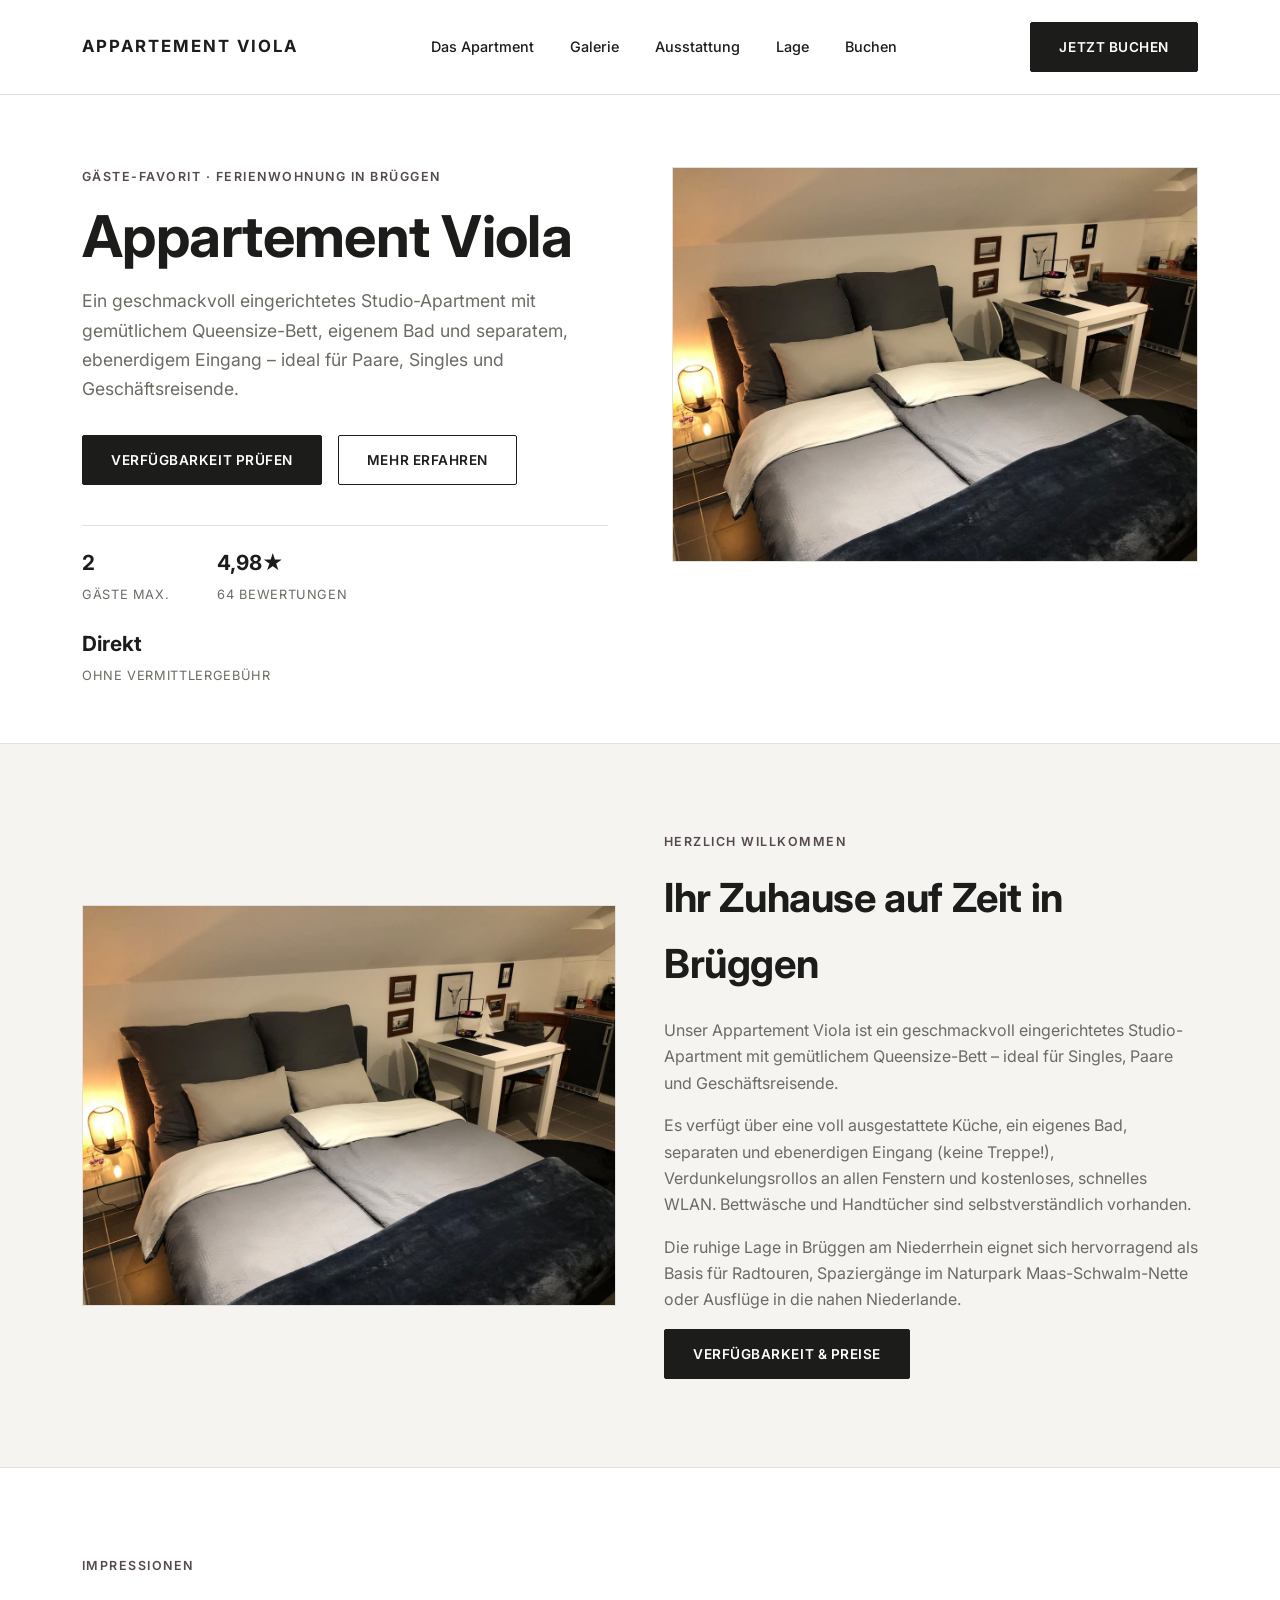
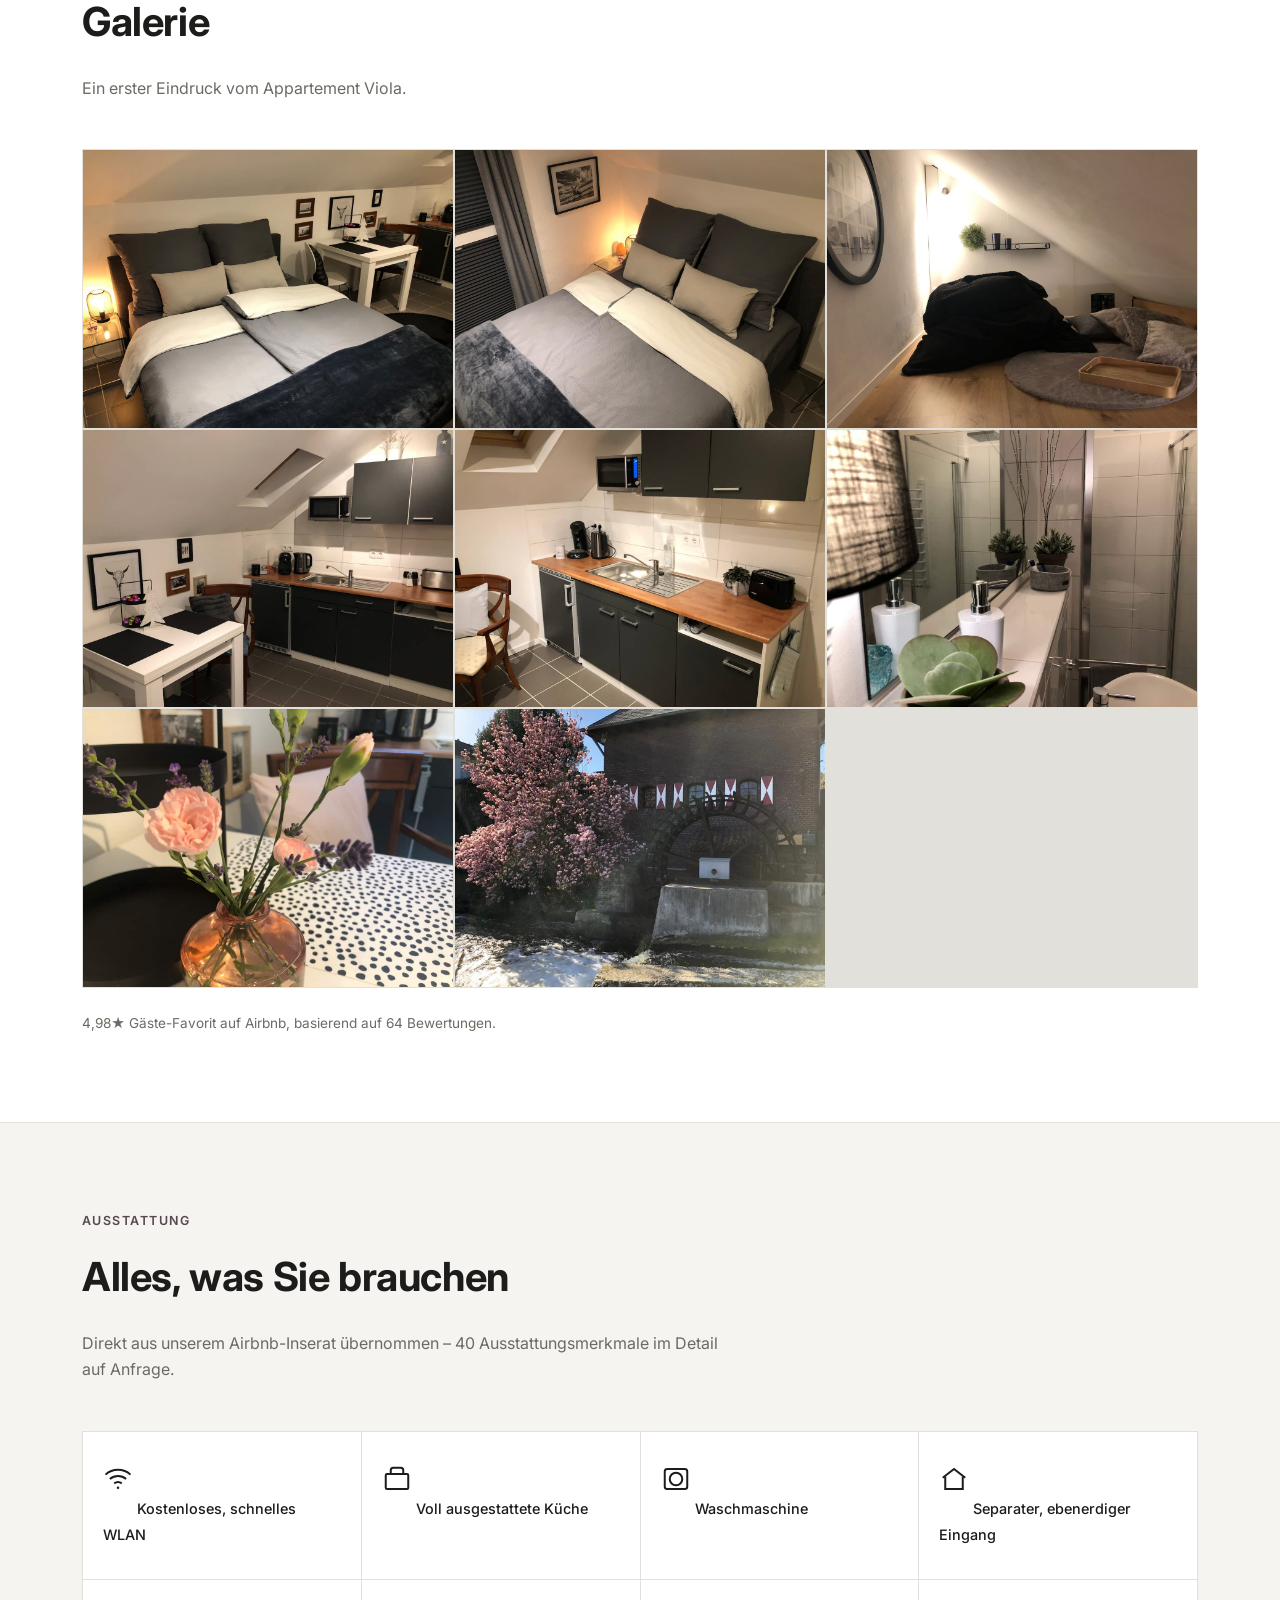
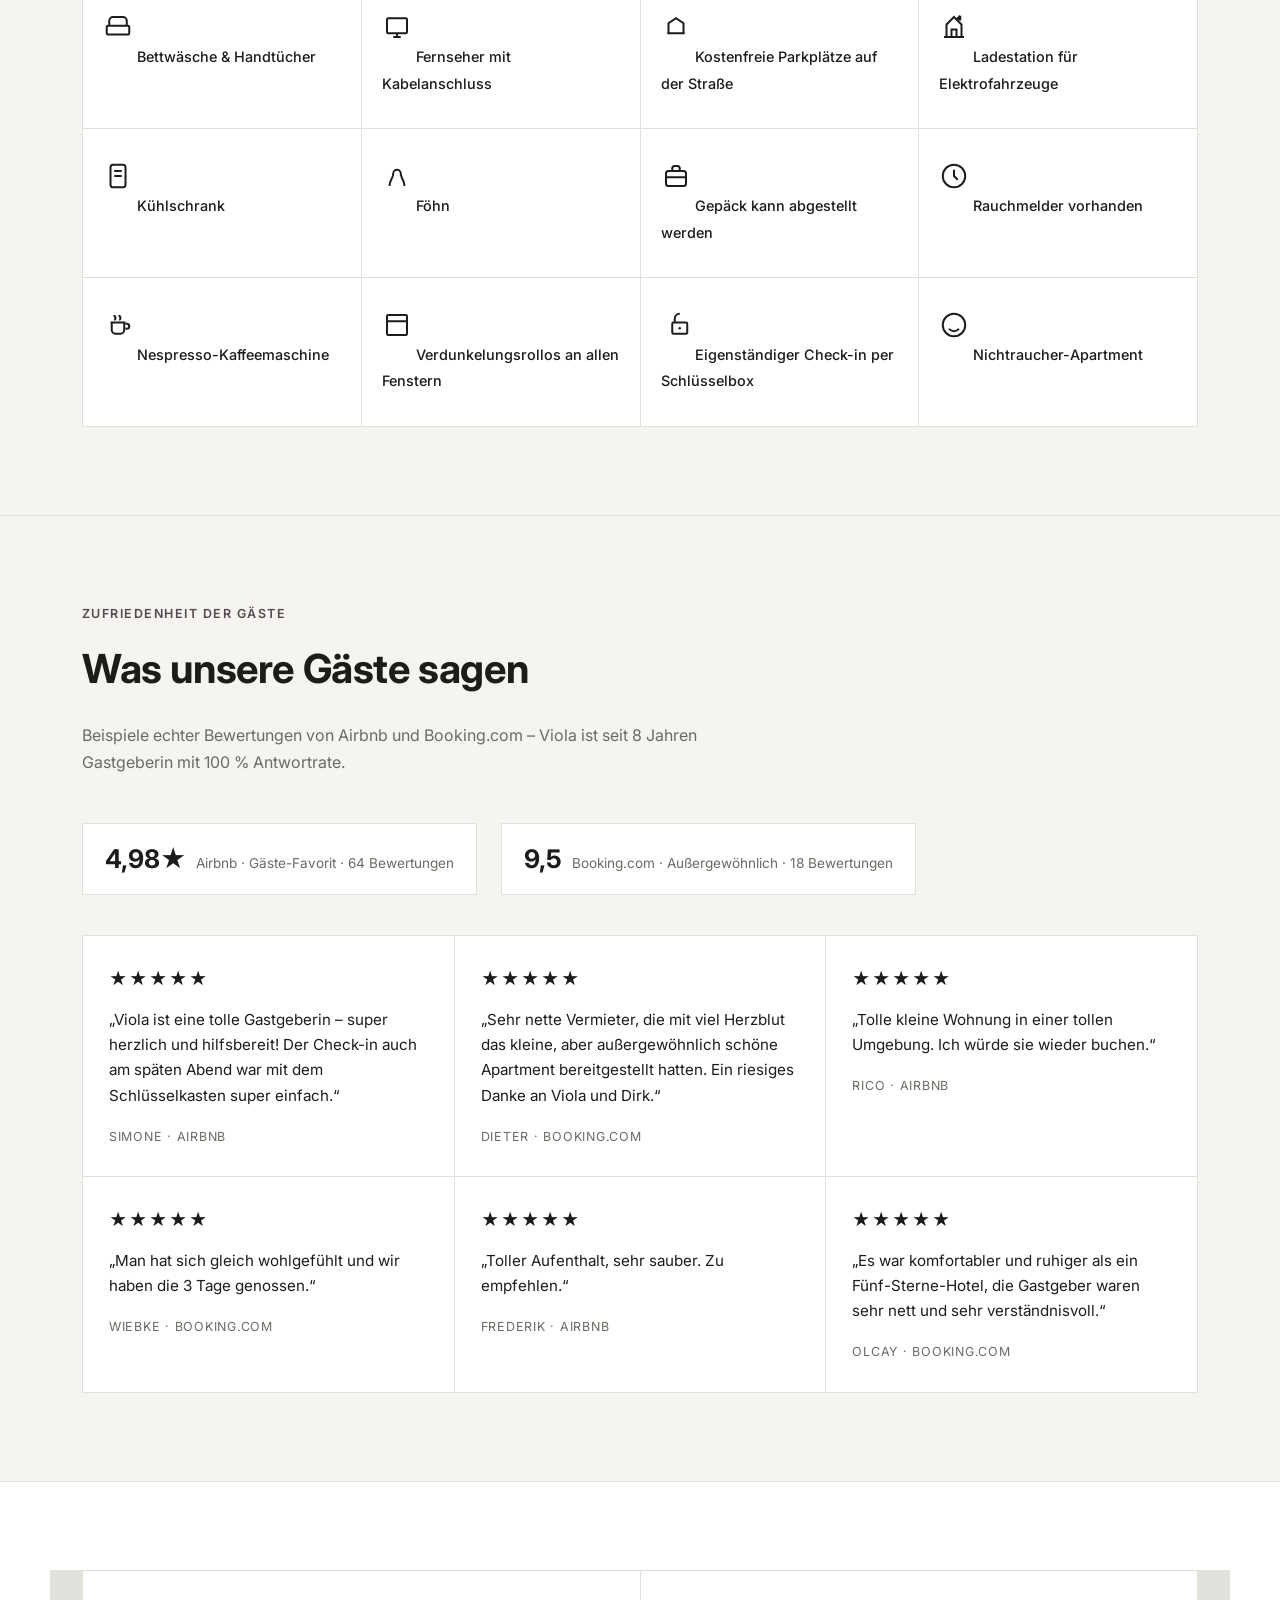
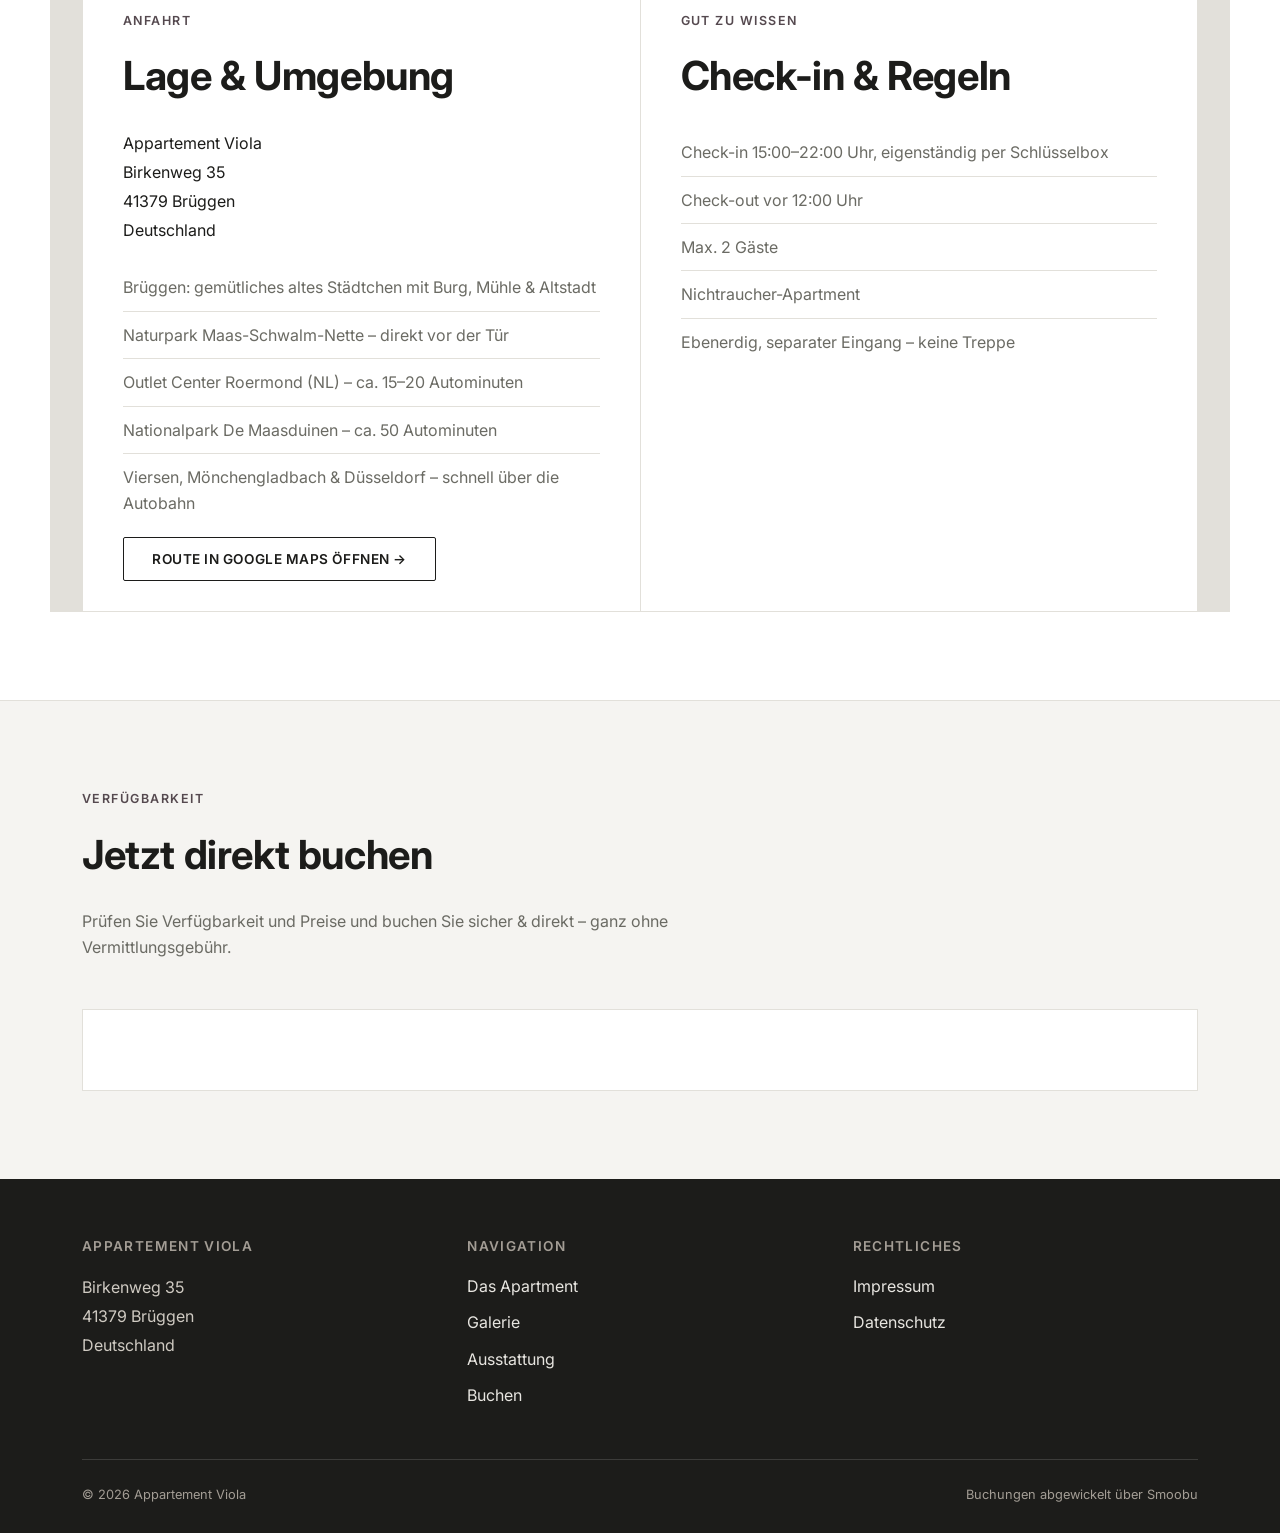
==== index.html @ 2a981be6 "Add Appartement Viola website" ====
<!DOCTYPE html>
<html lang="de">
<head>
<meta charset="UTF-8">
<meta name="viewport" content="width=device-width, initial-scale=1.0">
<title>Appartement Viola – Ferienwohnung in Brüggen am Niederrhein</title>
<meta name="description" content="Appartement Viola in Brüggen: 4,98★ Gäste-Favorit auf Airbnb. Gemütliches Studio-Apartment für bis zu 2 Gäste – jetzt direkt und ohne Vermittlergebühr online buchen.">
<link rel="preconnect" href="https://fonts.googleapis.com">
<link rel="preconnect" href="https://fonts.gstatic.com" crossorigin>
<link href="https://fonts.googleapis.com/css2?family=Inter:wght@400;500;600;700&display=swap" rel="stylesheet">
<link rel="stylesheet" href="css/style.css">
</head>
<body>

<header>
  <nav class="nav">
    <a href="#top" class="logo">Appartement Viola</a>
    <button class="menu-toggle" id="menuToggle" aria-label="Menü öffnen">&#9776;</button>
    <ul class="nav-links" id="navLinks">
      <li><a href="#ueber-uns">Das Apartment</a></li>
      <li><a href="#galerie">Galerie</a></li>
      <li><a href="#ausstattung">Ausstattung</a></li>
      <li><a href="#lage">Lage</a></li>
      <li><a href="#buchen">Buchen</a></li>
    </ul>
    <a href="#buchen" class="btn nav-cta">Jetzt buchen</a>
  </nav>
</header>

<main id="top">

  <!-- HERO -->
  <section class="hero">
    <div class="container">
      <div class="hero-copy">
        <span class="hero-eyebrow">Gäste-Favorit · Ferienwohnung in Brüggen</span>
        <h1>Appartement Viola</h1>
        <p>Ein geschmackvoll eingerichtetes Studio-Apartment mit gemütlichem Queensize-Bett, eigenem Bad und separatem, ebenerdigem Eingang – ideal für Paare, Singles und Geschäftsreisende.</p>
        <div class="hero-actions">
          <a href="#buchen" class="btn">Verfügbarkeit prüfen</a>
          <a href="#ueber-uns" class="btn-outline">Mehr erfahren</a>
        </div>
        <div class="hero-facts">
          <div class="hero-fact"><strong>2</strong><span>Gäste max.</span></div>
          <div class="hero-fact"><strong>4,98&#9733;</strong><span>64 Bewertungen</span></div>
          <div class="hero-fact"><strong>Direkt</strong><span>ohne Vermittlergebühr</span></div>
        </div>
      </div>
      <div class="hero-image">
        <img src="img/hero.jpg" alt="Appartement Viola – Wohn- und Schlafbereich" loading="eager">
      </div>
    </div>
  </section>

  <!-- ABOUT -->
  <section id="ueber-uns" class="section-alt">
    <div class="container about-grid">
      <div>
        <img src="img/hero.jpg" alt="Gesamtübersicht des Appartement Viola">
      </div>
      <div class="about-text">
        <span class="eyebrow">Herzlich willkommen</span>
        <h2>Ihr Zuhause auf Zeit in Brüggen</h2>
        <p>Unser Appartement Viola ist ein geschmackvoll eingerichtetes Studio-Apartment mit gemütlichem Queensize-Bett – ideal für Singles, Paare und Geschäftsreisende.</p>
        <p>Es verfügt über eine voll ausgestattete Küche, ein eigenes Bad, separaten und ebenerdigen Eingang (keine Treppe!), Verdunkelungsrollos an allen Fenstern und kostenloses, schnelles WLAN. Bettwäsche und Handtücher sind selbstverständlich vorhanden.</p>
        <p>Die ruhige Lage in Brüggen am Niederrhein eignet sich hervorragend als Basis für Radtouren, Spaziergänge im Naturpark Maas-Schwalm-Nette oder Ausflüge in die nahen Niederlande.</p>
        <a href="#buchen" class="btn">Verfügbarkeit &amp; Preise</a>
      </div>
    </div>
  </section>

  <!-- GALLERY -->
  <section id="galerie">
    <div class="container">
      <span class="eyebrow">Impressionen</span>
      <h2>Galerie</h2>
      <p class="section-intro">Ein erster Eindruck vom Appartement Viola.</p>
      <div class="gallery-grid">
        <div class="gallery-item"><img src="img/hero.jpg" alt="Wohn- und Schlafbereich im Überblick" loading="lazy"></div>
        <div class="gallery-item"><img src="img/schlafzimmer.jpg" alt="Bett mit gemütlicher Ausstattung" loading="lazy"></div>
        <div class="gallery-item"><img src="img/wohnbereich.jpg" alt="Sitzecke im Wohnbereich" loading="lazy"></div>
        <div class="gallery-item"><img src="img/kueche.jpg" alt="Voll ausgestattete Küche mit Essbereich" loading="lazy"></div>
        <div class="gallery-item"><img src="img/kueche-detail.jpg" alt="Küchenzeile mit Mikrowelle und Spüle" loading="lazy"></div>
        <div class="gallery-item"><img src="img/bad.jpg" alt="Modernes Badezimmer" loading="lazy"></div>
        <div class="gallery-item"><img src="img/tisch-detail.jpg" alt="Liebevolles Detail: Blumen auf dem Esstisch" loading="lazy"></div>
        <div class="gallery-item"><img src="img/umgebung.jpg" alt="Historische Wassermühle in Brüggen" loading="lazy"></div>
      </div>
      <p class="gallery-note">4,98&#9733; Gäste-Favorit auf Airbnb, basierend auf 64 Bewertungen.</p>
    </div>
  </section>

  <!-- AMENITIES -->
  <section id="ausstattung" class="section-alt">
    <div class="container">
      <span class="eyebrow">Ausstattung</span>
      <h2>Alles, was Sie brauchen</h2>
      <p class="section-intro">Direkt aus unserem Airbnb-Inserat übernommen – 40 Ausstattungsmerkmale im Detail auf Anfrage.</p>
      <div class="amenities-grid">
        <div class="amenity">
          <svg class="icon" viewBox="0 0 24 24" fill="none" stroke="currentColor" stroke-width="1.6"><path d="M2 8.5a15 15 0 0 1 20 0M5.5 12a10 10 0 0 1 13 0M9 15.5a5 5 0 0 1 6 0"/><circle cx="12" cy="19" r="1" fill="currentColor" stroke="none"/></svg>
          <span>Kostenloses, schnelles WLAN</span>
        </div>
        <div class="amenity">
          <svg class="icon" viewBox="0 0 24 24" fill="none" stroke="currentColor" stroke-width="1.6"><rect x="3" y="8" width="18" height="12" rx="1"/><path d="M7 8V5a2 2 0 0 1 2-2h6a2 2 0 0 1 2 2v3"/></svg>
          <span>Voll ausgestattete Küche</span>
        </div>
        <div class="amenity">
          <svg class="icon" viewBox="0 0 24 24" fill="none" stroke="currentColor" stroke-width="1.6"><rect x="3" y="4" width="18" height="16" rx="2"/><circle cx="12" cy="12" r="5"/></svg>
          <span>Waschmaschine</span>
        </div>
        <div class="amenity">
          <svg class="icon" viewBox="0 0 24 24" fill="none" stroke="currentColor" stroke-width="1.6"><path d="M3 11l9-7 9 7"/><path d="M5 10v10h14V10"/></svg>
          <span>Separater, ebenerdiger Eingang</span>
        </div>
        <div class="amenity">
          <svg class="icon" viewBox="0 0 24 24" fill="none" stroke="currentColor" stroke-width="1.6"><rect x="3" y="11" width="18" height="7" rx="1"/><path d="M5 11V7a3 3 0 0 1 3-3h8a3 3 0 0 1 3 3v4"/></svg>
          <span>Bettwäsche &amp; Handtücher</span>
        </div>
        <div class="amenity">
          <svg class="icon" viewBox="0 0 24 24" fill="none" stroke="currentColor" stroke-width="1.6"><rect x="4" y="5" width="16" height="12" rx="1"/><path d="M9 20h6M12 17v3"/></svg>
          <span>Fernseher mit Kabelanschluss</span>
        </div>
        <div class="amenity">
          <svg class="icon" viewBox="0 0 24 24" fill="none" stroke="currentColor" stroke-width="1.6"><path d="M5 17h14M6 17V9l6-4 6 4v8"/></svg>
          <span>Kostenfreie Parkplätze auf der Straße</span>
        </div>
        <div class="amenity">
          <svg class="icon" viewBox="0 0 24 24" fill="none" stroke="currentColor" stroke-width="1.6"><path d="M4 20h16M6 20V10l6-6 6 6v10M10 20v-6h4v6"/><path d="M14 6l3-3M17 3v3h-3"/></svg>
          <span>Ladestation für Elektrofahrzeuge</span>
        </div>
        <div class="amenity">
          <svg class="icon" viewBox="0 0 24 24" fill="none" stroke="currentColor" stroke-width="1.6"><rect x="6" y="3" width="12" height="18" rx="2"/><line x1="9" y1="8" x2="15" y2="8"/><line x1="9" y1="12" x2="15" y2="12"/></svg>
          <span>Kühlschrank</span>
        </div>
        <div class="amenity">
          <svg class="icon" viewBox="0 0 24 24" fill="none" stroke="currentColor" stroke-width="1.6"><path d="M6 20c0-5 3-6 3-10a3 3 0 0 1 6 0c0 4 3 5 3 10"/></svg>
          <span>Föhn</span>
        </div>
        <div class="amenity">
          <svg class="icon" viewBox="0 0 24 24" fill="none" stroke="currentColor" stroke-width="1.6"><rect x="4" y="8" width="16" height="12" rx="2"/><path d="M9 8V6a2 2 0 0 1 2-2h2a2 2 0 0 1 2 2v2"/><line x1="4" y1="13" x2="20" y2="13"/></svg>
          <span>Gepäck kann abgestellt werden</span>
        </div>
        <div class="amenity">
          <svg class="icon" viewBox="0 0 24 24" fill="none" stroke="currentColor" stroke-width="1.6"><circle cx="12" cy="12" r="9"/><path d="M12 7v5l3 3"/></svg>
          <span>Rauchmelder vorhanden</span>
        </div>
        <div class="amenity">
          <svg class="icon" viewBox="0 0 24 24" fill="none" stroke="currentColor" stroke-width="1.6"><path d="M6 10h12M7 10v6a3 3 0 0 0 3 3h4a3 3 0 0 0 3-3v-6"/><path d="M18 11h1a2 2 0 0 1 0 4h-1"/><path d="M9 4c0 1.2 1 1.2 1 2.4S9 8 9 8M13 4c0 1.2 1 1.2 1 2.4S13 8 13 8"/></svg>
          <span>Nespresso-Kaffeemaschine</span>
        </div>
        <div class="amenity">
          <svg class="icon" viewBox="0 0 24 24" fill="none" stroke="currentColor" stroke-width="1.6"><rect x="4" y="4" width="16" height="16" rx="1"/><path d="M4 9h16"/></svg>
          <span>Verdunkelungsrollos an allen Fenstern</span>
        </div>
        <div class="amenity">
          <svg class="icon" viewBox="0 0 24 24" fill="none" stroke="currentColor" stroke-width="1.6"><rect x="9" y="10" width="12" height="9" rx="1"/><circle cx="15" cy="14.5" r="1" fill="currentColor" stroke="none"/><path d="M11 10V7a4 4 0 0 1 4-4"/></svg>
          <span>Eigenständiger Check-in per Schlüsselbox</span>
        </div>
        <div class="amenity">
          <svg class="icon" viewBox="0 0 24 24" fill="none" stroke="currentColor" stroke-width="1.6"><circle cx="12" cy="12" r="9"/><path d="M8 15s1.5 2 4 2 4-2 4-2M9 9h.01M15 9h.01"/></svg>
          <span>Nichtraucher-Apartment</span>
        </div>
      </div>
    </div>
  </section>

  <!-- REVIEWS -->
  <section id="bewertungen" class="section-alt">
    <div class="container">
      <span class="eyebrow">Zufriedenheit der Gäste</span>
      <h2>Was unsere Gäste sagen</h2>
      <p class="section-intro">Beispiele echter Bewertungen von Airbnb und Booking.com – Viola ist seit 8 Jahren Gastgeberin mit 100&nbsp;% Antwortrate.</p>
      <div class="rating-badges">
        <div class="rating-badge"><strong>4,98&#9733;</strong><span>Airbnb · Gäste-Favorit · 64 Bewertungen</span></div>
        <div class="rating-badge"><strong>9,5</strong><span>Booking.com · Außergewöhnlich · 18 Bewertungen</span></div>
      </div>
      <div class="testimonial-grid">
        <div class="testimonial">
          <span class="stars">&#9733;&#9733;&#9733;&#9733;&#9733;</span>
          <p>„Viola ist eine tolle Gastgeberin – super herzlich und hilfsbereit! Der Check-in auch am späten Abend war mit dem Schlüsselkasten super einfach.“</p>
          <span class="source">Simone · Airbnb</span>
        </div>
        <div class="testimonial">
          <span class="stars">&#9733;&#9733;&#9733;&#9733;&#9733;</span>
          <p>„Sehr nette Vermieter, die mit viel Herzblut das kleine, aber außergewöhnlich schöne Apartment bereitgestellt hatten. Ein riesiges Danke an Viola und Dirk.“</p>
          <span class="source">Dieter · Booking.com</span>
        </div>
        <div class="testimonial">
          <span class="stars">&#9733;&#9733;&#9733;&#9733;&#9733;</span>
          <p>„Tolle kleine Wohnung in einer tollen Umgebung. Ich würde sie wieder buchen.“</p>
          <span class="source">Rico · Airbnb</span>
        </div>
        <div class="testimonial">
          <span class="stars">&#9733;&#9733;&#9733;&#9733;&#9733;</span>
          <p>„Man hat sich gleich wohlgefühlt und wir haben die 3 Tage genossen.“</p>
          <span class="source">Wiebke · Booking.com</span>
        </div>
        <div class="testimonial">
          <span class="stars">&#9733;&#9733;&#9733;&#9733;&#9733;</span>
          <p>„Toller Aufenthalt, sehr sauber. Zu empfehlen.“</p>
          <span class="source">Frederik · Airbnb</span>
        </div>
        <div class="testimonial">
          <span class="stars">&#9733;&#9733;&#9733;&#9733;&#9733;</span>
          <p>„Es war komfortabler und ruhiger als ein Fünf-Sterne-Hotel, die Gastgeber waren sehr nett und sehr verständnisvoll.“</p>
          <span class="source">Olcay · Booking.com</span>
        </div>
      </div>
    </div>
  </section>

  <!-- LOCATION -->
  <section id="lage">
    <div class="container location-grid">
      <div class="location-card">
        <span class="eyebrow">Anfahrt</span>
        <h2>Lage &amp; Umgebung</h2>
        <address>
          Appartement Viola<br>
          Birkenweg 35<br>
          41379 Brüggen<br>
          Deutschland
        </address>
        <ul class="location-list">
          <li>Brüggen: gemütliches altes Städtchen mit Burg, Mühle &amp; Altstadt</li>
          <li>Naturpark Maas-Schwalm-Nette – direkt vor der Tür</li>
          <li>Outlet Center Roermond (NL) – ca. 15–20 Autominuten</li>
          <li>Nationalpark De Maasduinen – ca. 50 Autominuten</li>
          <li>Viersen, Mönchengladbach &amp; Düsseldorf – schnell über die Autobahn</li>
        </ul>
        <p style="margin-top:18px;">
          <a class="btn-outline" href="https://www.google.com/maps/search/?api=1&query=Birkenweg+35+41379+Br%C3%BCggen" target="_blank" rel="noopener">Route in Google Maps öffnen &rarr;</a>
        </p>
      </div>
      <div class="location-card">
        <span class="eyebrow">Gut zu wissen</span>
        <h2>Check-in &amp; Regeln</h2>
        <ul class="location-list">
          <li>Check-in 15:00–22:00 Uhr, eigenständig per Schlüsselbox</li>
          <li>Check-out vor 12:00 Uhr</li>
          <li>Max. 2 Gäste</li>
          <li>Nichtraucher-Apartment</li>
          <li>Ebenerdig, separater Eingang – keine Treppe</li>
        </ul>
      </div>
    </div>
  </section>

  <!-- BOOKING -->
  <section id="buchen" class="section-alt">
    <div class="container">
      <span class="eyebrow">Verfügbarkeit</span>
      <h2>Jetzt direkt buchen</h2>
      <p class="section-intro">Prüfen Sie Verfügbarkeit und Preise und buchen Sie sicher &amp; direkt – ganz ohne Vermittlungsgebühr.</p>
      <div class="booking-wrap">
        <div id="apartmentIframeAll">
          <script type="text/javascript" src="https://login.smoobu.com/js/Settings/BookingToolIframe.js"></script>
          <script>BookingToolIframe.initialize({"url": "https://login.smoobu.com/de/booking-tool/iframe/46844", "baseUrl": "https://login.smoobu.com", "target": "#apartmentIframeAll"})</script>
        </div>
      </div>
    </div>
  </section>

</main>

<footer>
  <div class="container">
    <div class="footer-grid">
      <div>
        <h3>Appartement Viola</h3>
        <address>
          Birkenweg 35<br>
          41379 Brüggen<br>
          Deutschland
        </address>
      </div>
      <div>
        <h3>Navigation</h3>
        <ul>
          <li><a href="#ueber-uns">Das Apartment</a></li>
          <li><a href="#galerie">Galerie</a></li>
          <li><a href="#ausstattung">Ausstattung</a></li>
          <li><a href="#buchen">Buchen</a></li>
        </ul>
      </div>
      <div>
        <h3>Rechtliches</h3>
        <ul>
          <li><a href="impressum.html">Impressum</a></li>
          <li><a href="datenschutz.html">Datenschutz</a></li>
        </ul>
      </div>
    </div>
    <div class="footer-bottom">
      <span>&copy; 2026 Appartement Viola</span>
      <span>Buchungen abgewickelt über Smoobu</span>
    </div>
  </div>
</footer>

<script src="js/script.js"></script>
</body>
</html>
---- css/style.css ----
/* Appartement Viola — Website */

:root {
  --ink: #1c1c1a;
  --paper: #ffffff;
  --paper-alt: #f5f4f1;
  --line: #e2e0da;
  --muted: #6b6b64;
  --accent: #55494f;
  --radius: 2px;
  --max-width: 1180px;
}

* , *::before, *::after { box-sizing: border-box; margin: 0; padding: 0; }

html { scroll-behavior: smooth; }

html, body { overflow-x: hidden; }

body {
  font-family: 'Inter', system-ui, -apple-system, Segoe UI, Roboto, sans-serif;
  background: var(--paper);
  color: var(--ink);
  line-height: 1.65;
  -webkit-font-smoothing: antialiased;
}

img { max-width: 100%; display: block; }

a { color: inherit; text-decoration: none; }

.container { max-width: var(--max-width); margin: 0 auto; padding: 0 32px; }

/* Header */
header {
  position: sticky;
  top: 0;
  z-index: 50;
  background: rgba(255, 255, 255, 0.94);
  backdrop-filter: blur(6px);
  border-bottom: 1px solid var(--line);
}

.nav {
  display: flex;
  align-items: center;
  justify-content: space-between;
  padding: 22px 32px;
  max-width: var(--max-width);
  margin: 0 auto;
}

.logo {
  font-size: 1.05rem;
  font-weight: 700;
  color: var(--ink);
  letter-spacing: 0.12em;
  text-transform: uppercase;
}

.nav-links {
  display: flex;
  gap: 36px;
  list-style: none;
  font-size: 0.9rem;
  font-weight: 500;
}

.nav-links a { position: relative; padding-bottom: 4px; }
.nav-links a:hover { color: var(--accent); }

.btn {
  display: inline-block;
  padding: 13px 28px;
  border-radius: var(--radius);
  background: var(--ink);
  color: #fff;
  font-weight: 600;
  font-size: 0.85rem;
  letter-spacing: 0.04em;
  text-transform: uppercase;
  transition: background 0.2s ease;
  border: 1px solid var(--ink);
  cursor: pointer;
}

.btn:hover { background: var(--accent); border-color: var(--accent); }

.nav-cta { display: none; }
@media (min-width: 980px) { .nav-cta { display: inline-block; } }

.menu-toggle {
  display: block;
  background: none;
  border: none;
  font-size: 1.5rem;
  color: var(--ink);
  cursor: pointer;
  line-height: 1;
}
@media (min-width: 980px) { .menu-toggle { display: none; } }

.nav-links { display: none; }
@media (min-width: 980px) { .nav-links { display: flex; } }

.nav-links.open {
  display: flex;
  position: absolute;
  top: 100%;
  left: 0;
  right: 0;
  flex-direction: column;
  background: var(--paper);
  padding: 24px 32px;
  gap: 18px;
  border-bottom: 1px solid var(--line);
}

/* Hero */
.hero {
  position: relative;
  padding: 72px 0 0;
  overflow: hidden;
  border-bottom: 1px solid var(--line);
}

.hero .container {
  display: grid;
  gap: 0;
  align-items: stretch;
}

@media (min-width: 900px) {
  .hero .container {
    grid-template-columns: 1fr 1fr;
    gap: 64px;
    padding-bottom: 0;
  }
}

.hero-copy { padding-bottom: 56px; display: flex; flex-direction: column; justify-content: center; }

.hero-eyebrow {
  color: var(--accent);
  font-weight: 600;
  letter-spacing: 0.12em;
  text-transform: uppercase;
  font-size: 0.78rem;
  margin-bottom: 18px;
}

.hero h1 {
  font-size: clamp(2.4rem, 5vw, 3.6rem);
  line-height: 1.05;
  font-weight: 700;
  letter-spacing: -0.01em;
  color: var(--ink);
  margin-bottom: 20px;
}

.hero p {
  color: var(--muted);
  font-size: 1.1rem;
  max-width: 46ch;
  margin-bottom: 32px;
}

.hero-actions { display: flex; gap: 16px; flex-wrap: wrap; }

.btn-outline {
  padding: 13px 28px;
  border-radius: var(--radius);
  border: 1px solid var(--ink);
  color: var(--ink);
  font-weight: 600;
  font-size: 0.85rem;
  letter-spacing: 0.04em;
  text-transform: uppercase;
}
.btn-outline:hover { background: var(--ink); color: #fff; }

.hero-image { overflow: hidden; border: 1px solid var(--line); align-self: start; }

.hero-facts {
  display: flex;
  flex-wrap: wrap;
  gap: 0;
  margin-top: 40px;
  border-top: 1px solid var(--line);
}
.hero-fact {
  text-align: left;
  padding: 20px 24px 0 0;
  margin-right: 24px;
}
.hero-fact strong { display: block; font-size: 1.3rem; color: var(--ink); font-weight: 700; }
.hero-fact span { font-size: 0.8rem; color: var(--muted); text-transform: uppercase; letter-spacing: 0.05em; }

/* Section basics */
section { padding: 88px 0; border-bottom: 1px solid var(--line); }
main > section:last-child { border-bottom: none; }
.section-alt { background: var(--paper-alt); }

.eyebrow {
  color: var(--accent);
  font-weight: 600;
  letter-spacing: 0.12em;
  text-transform: uppercase;
  font-size: 0.78rem;
  margin-bottom: 12px;
  display: block;
}

h2 {
  font-size: clamp(1.9rem, 3.2vw, 2.5rem);
  font-weight: 700;
  letter-spacing: -0.01em;
  color: var(--ink);
  margin-bottom: 20px;
}

.section-intro { max-width: 65ch; color: var(--muted); margin-bottom: 48px; }

/* About */
.about-grid {
  display: grid;
  gap: 48px;
  align-items: center;
}
@media (min-width: 900px) {
  .about-grid { grid-template-columns: 1fr 1fr; }
}
.about-grid img { border: 1px solid var(--line); }
.about-text p { margin-bottom: 16px; color: var(--muted); }

/* Gallery */
.gallery-grid {
  display: grid;
  grid-template-columns: repeat(2, 1fr);
  gap: 2px;
  background: var(--line);
  border: 1px solid var(--line);
}
@media (min-width: 700px) {
  .gallery-grid { grid-template-columns: repeat(3, 1fr); }
}
.gallery-item {
  overflow: hidden;
  aspect-ratio: 4 / 3;
  background: var(--paper);
}
.gallery-item img { width: 100%; height: 100%; object-fit: cover; transition: transform 0.35s ease; }
.gallery-item:hover img { transform: scale(1.04); }

.gallery-note {
  margin-top: 24px;
  font-size: 0.85rem;
  color: var(--muted);
}

/* Amenities */
.amenities-grid {
  display: grid;
  grid-template-columns: repeat(2, 1fr);
  gap: 1px;
  background: var(--line);
  border: 1px solid var(--line);
}
@media (min-width: 700px) {
  .amenities-grid { grid-template-columns: repeat(4, 1fr); }
}
.amenity {
  background: var(--paper);
  padding: 32px 20px;
  text-align: left;
}
.amenity .icon {
  width: 30px;
  height: 30px;
  margin-bottom: 20px;
  color: var(--ink);
}
.amenity span { font-size: 0.9rem; font-weight: 500; }

/* Reviews */
.rating-badges {
  display: flex;
  flex-wrap: wrap;
  gap: 24px;
  margin-bottom: 40px;
}
.rating-badge {
  display: flex;
  align-items: baseline;
  gap: 10px;
  background: var(--paper);
  border: 1px solid var(--line);
  padding: 14px 22px;
}
.rating-badge strong { font-size: 1.6rem; font-weight: 700; }
.rating-badge span { font-size: 0.85rem; color: var(--muted); }

.testimonial-grid {
  display: grid;
  grid-template-columns: 1fr;
  gap: 1px;
  background: var(--line);
  border: 1px solid var(--line);
}
@media (min-width: 700px) {
  .testimonial-grid { grid-template-columns: repeat(3, 1fr); }
}
.testimonial { background: var(--paper); padding: 28px 26px; }
.testimonial .stars { display: block; margin-bottom: 14px; color: var(--ink); font-size: 1.1rem; letter-spacing: 2px; }
.testimonial p { color: var(--ink); font-size: 0.95rem; margin-bottom: 14px; }
.testimonial .source { font-size: 0.78rem; text-transform: uppercase; letter-spacing: 0.06em; color: var(--muted); }

/* Location */
.location-grid {
  display: grid;
  gap: 1px;
  background: var(--line);
  border: 1px solid var(--line);
}
@media (min-width: 900px) {
  .location-grid { grid-template-columns: 1fr 1fr; }
}
.location-card {
  background: var(--paper);
  padding: 40px;
}
.location-card address { font-style: normal; margin-bottom: 20px; line-height: 1.8; }
.location-list { list-style: none; }
.location-list li { padding: 10px 0; color: var(--muted); border-bottom: 1px solid var(--line); }
.location-list li:last-child { border-bottom: none; }

/* Booking */
.booking-wrap {
  background: var(--paper);
  border: 1px solid var(--line);
  padding: 40px;
}
#apartmentIframeAll iframe { width: 100%; border: 0; }

/* Footer */
footer {
  background: var(--ink);
  color: #e7e5e0;
  padding: 56px 0 28px;
}
.footer-grid {
  display: grid;
  gap: 40px;
  margin-bottom: 40px;
}
@media (min-width: 700px) {
  .footer-grid { grid-template-columns: repeat(3, 1fr); }
}
footer h3 {
  margin-bottom: 16px;
  font-size: 0.85rem;
  text-transform: uppercase;
  letter-spacing: 0.1em;
  color: #a39d95;
  font-weight: 600;
}
footer address { font-style: normal; color: #cfcac2; line-height: 1.8; }
footer ul { list-style: none; }
footer ul li { margin-bottom: 10px; }
footer a:hover { color: #fff; text-decoration: underline; }
.footer-bottom {
  border-top: 1px solid rgba(255,255,255,0.14);
  padding-top: 24px;
  display: flex;
  flex-wrap: wrap;
  gap: 12px;
  justify-content: space-between;
  font-size: 0.8rem;
  color: #a39d95;
}

/* Legal pages */
.legal-page { padding: 72px 0 96px; }
.legal-page h1 { font-size: 2.2rem; font-weight: 700; letter-spacing: -0.01em; color: var(--ink); margin-bottom: 28px; }
.legal-page h2 { font-size: 1.1rem; margin-top: 36px; font-weight: 700; }
.legal-page p, .legal-page li { color: var(--muted); margin-bottom: 12px; }
.legal-page a { color: var(--ink); text-decoration: underline; }
.back-link { display: inline-block; margin-bottom: 28px; color: var(--muted); font-weight: 500; font-size: 0.9rem; }
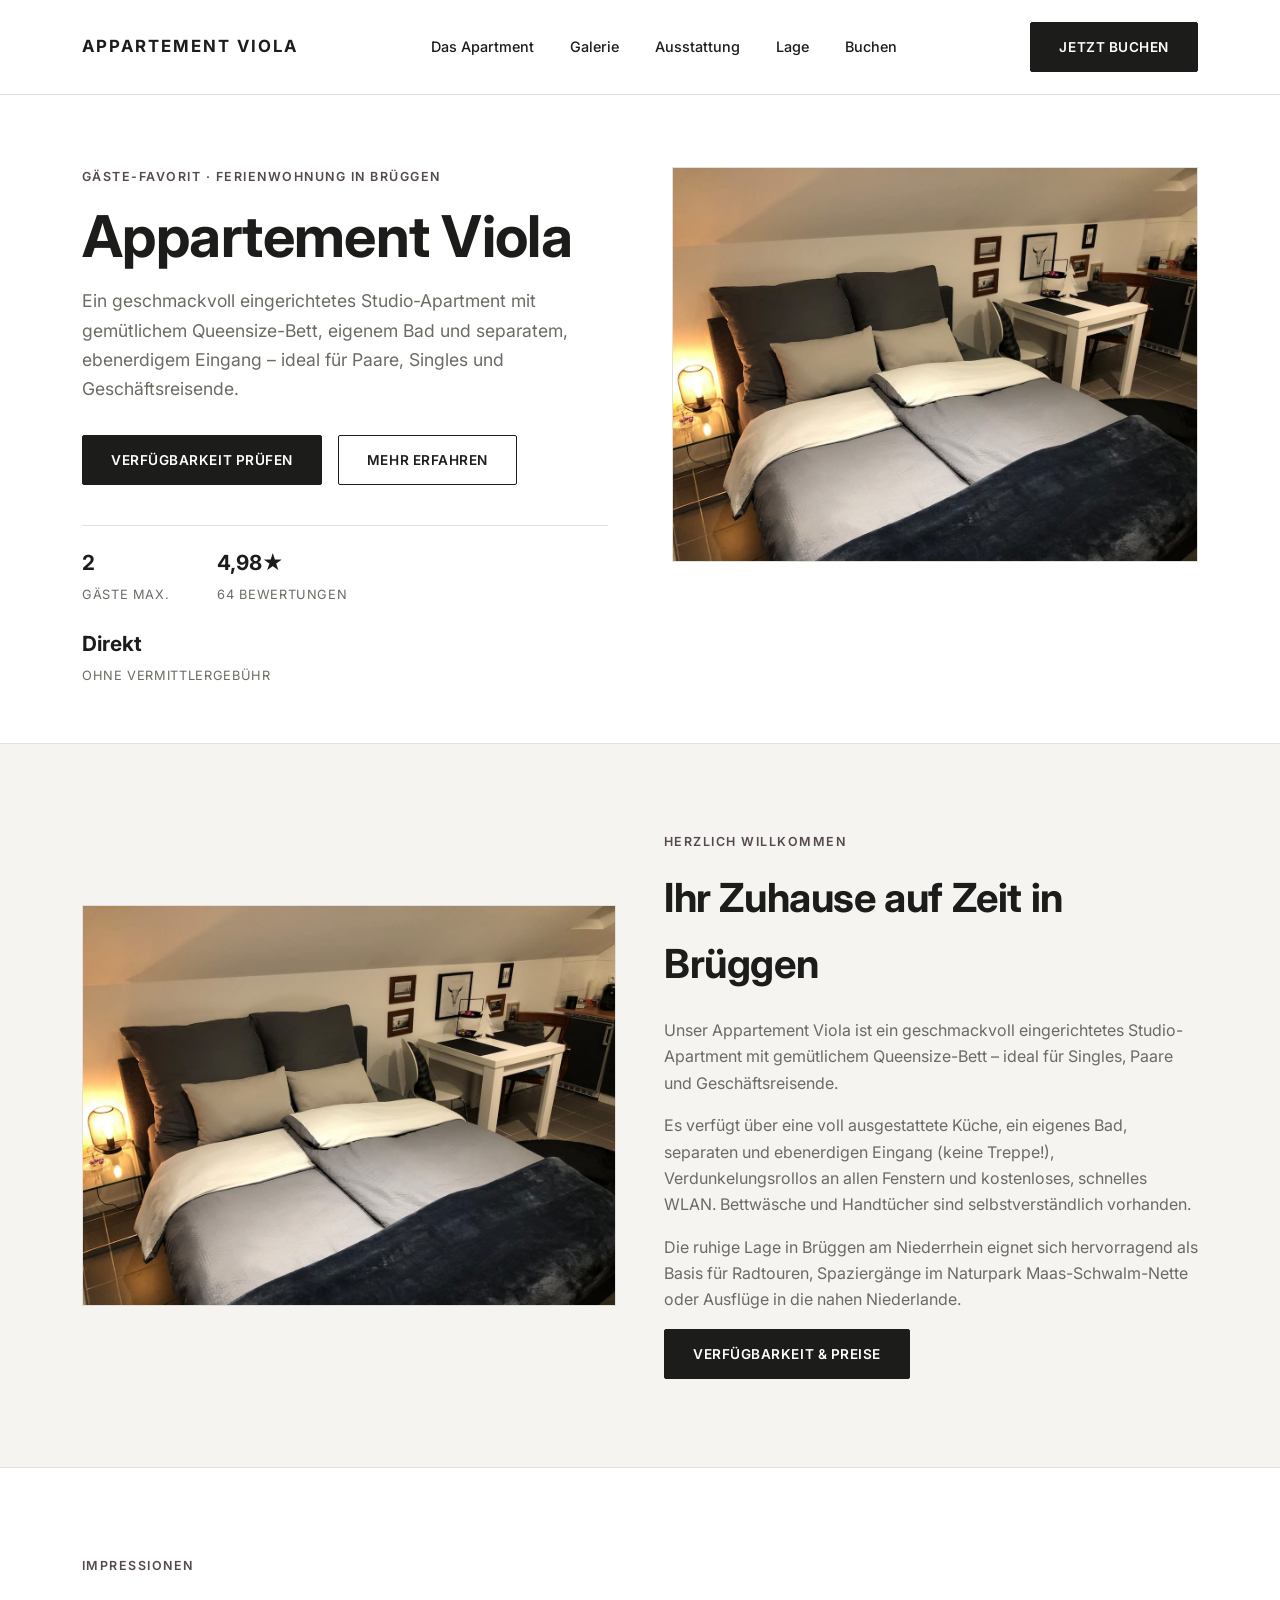
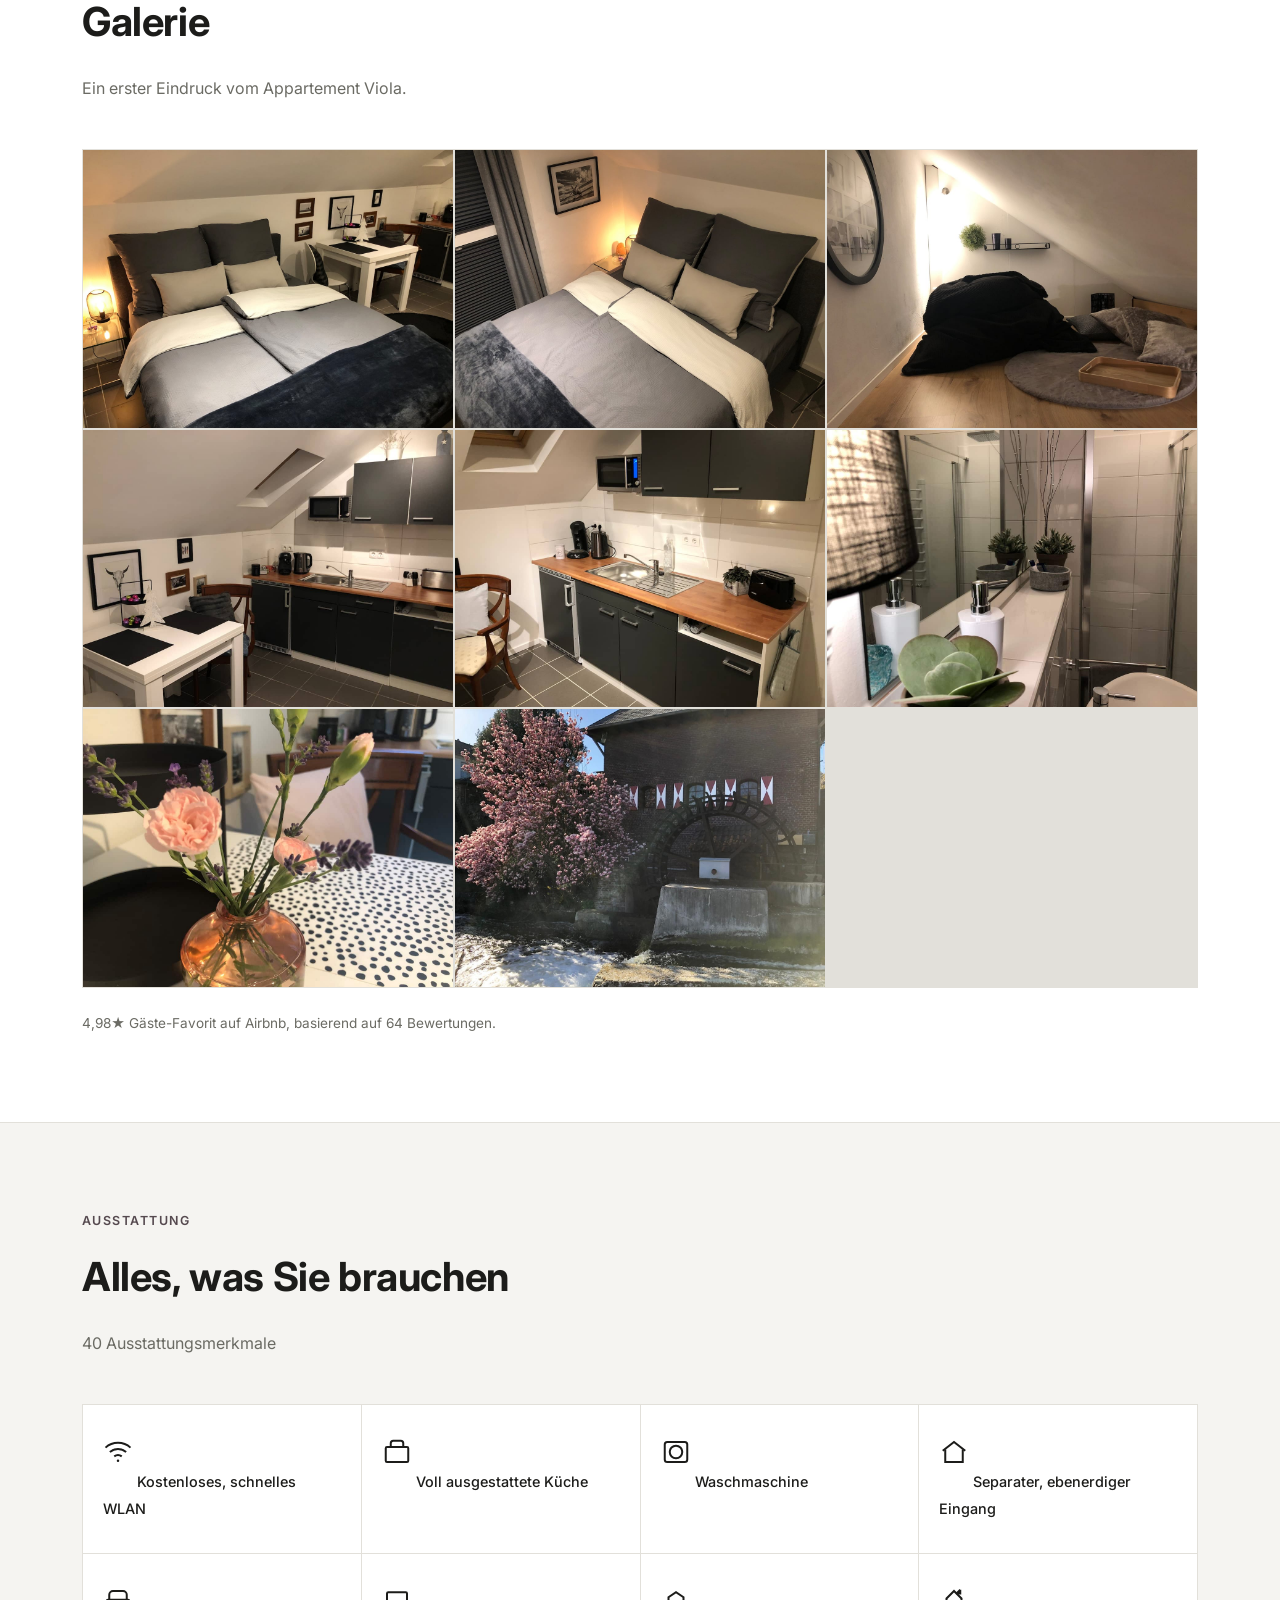
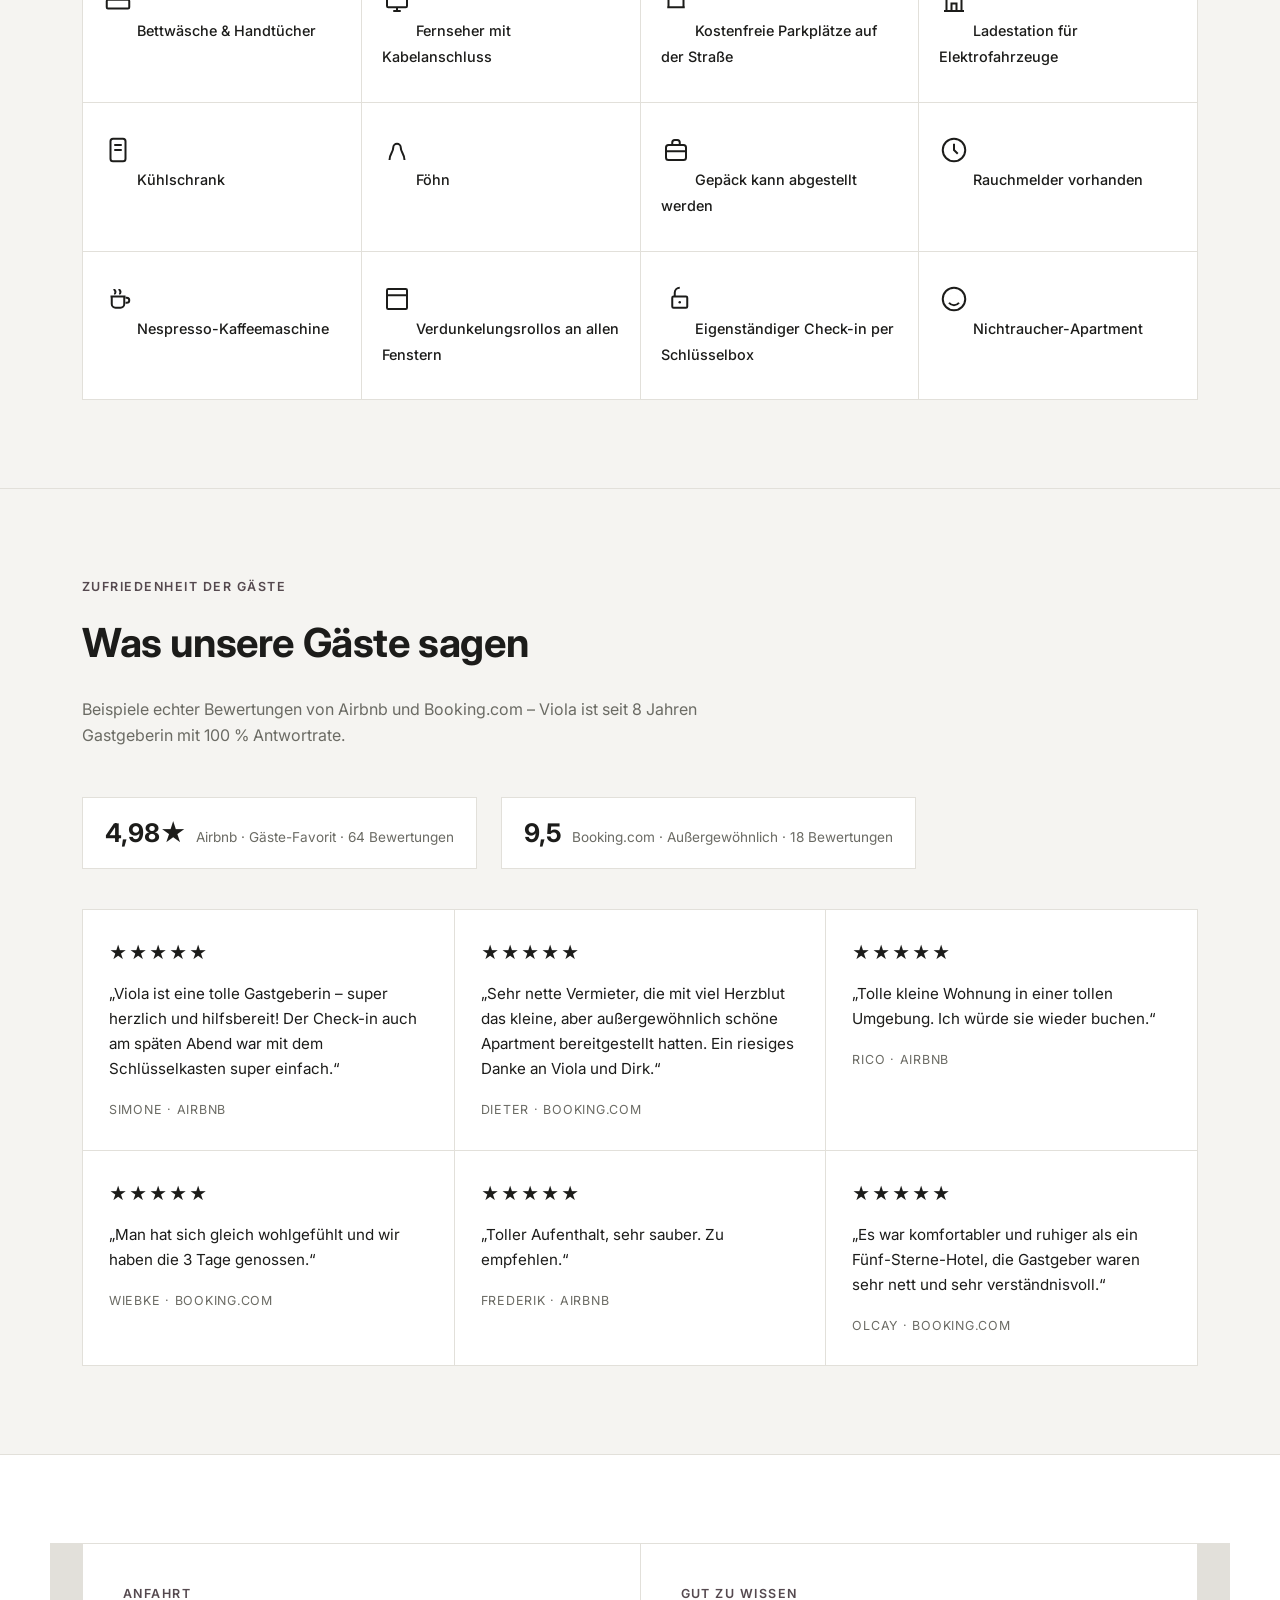
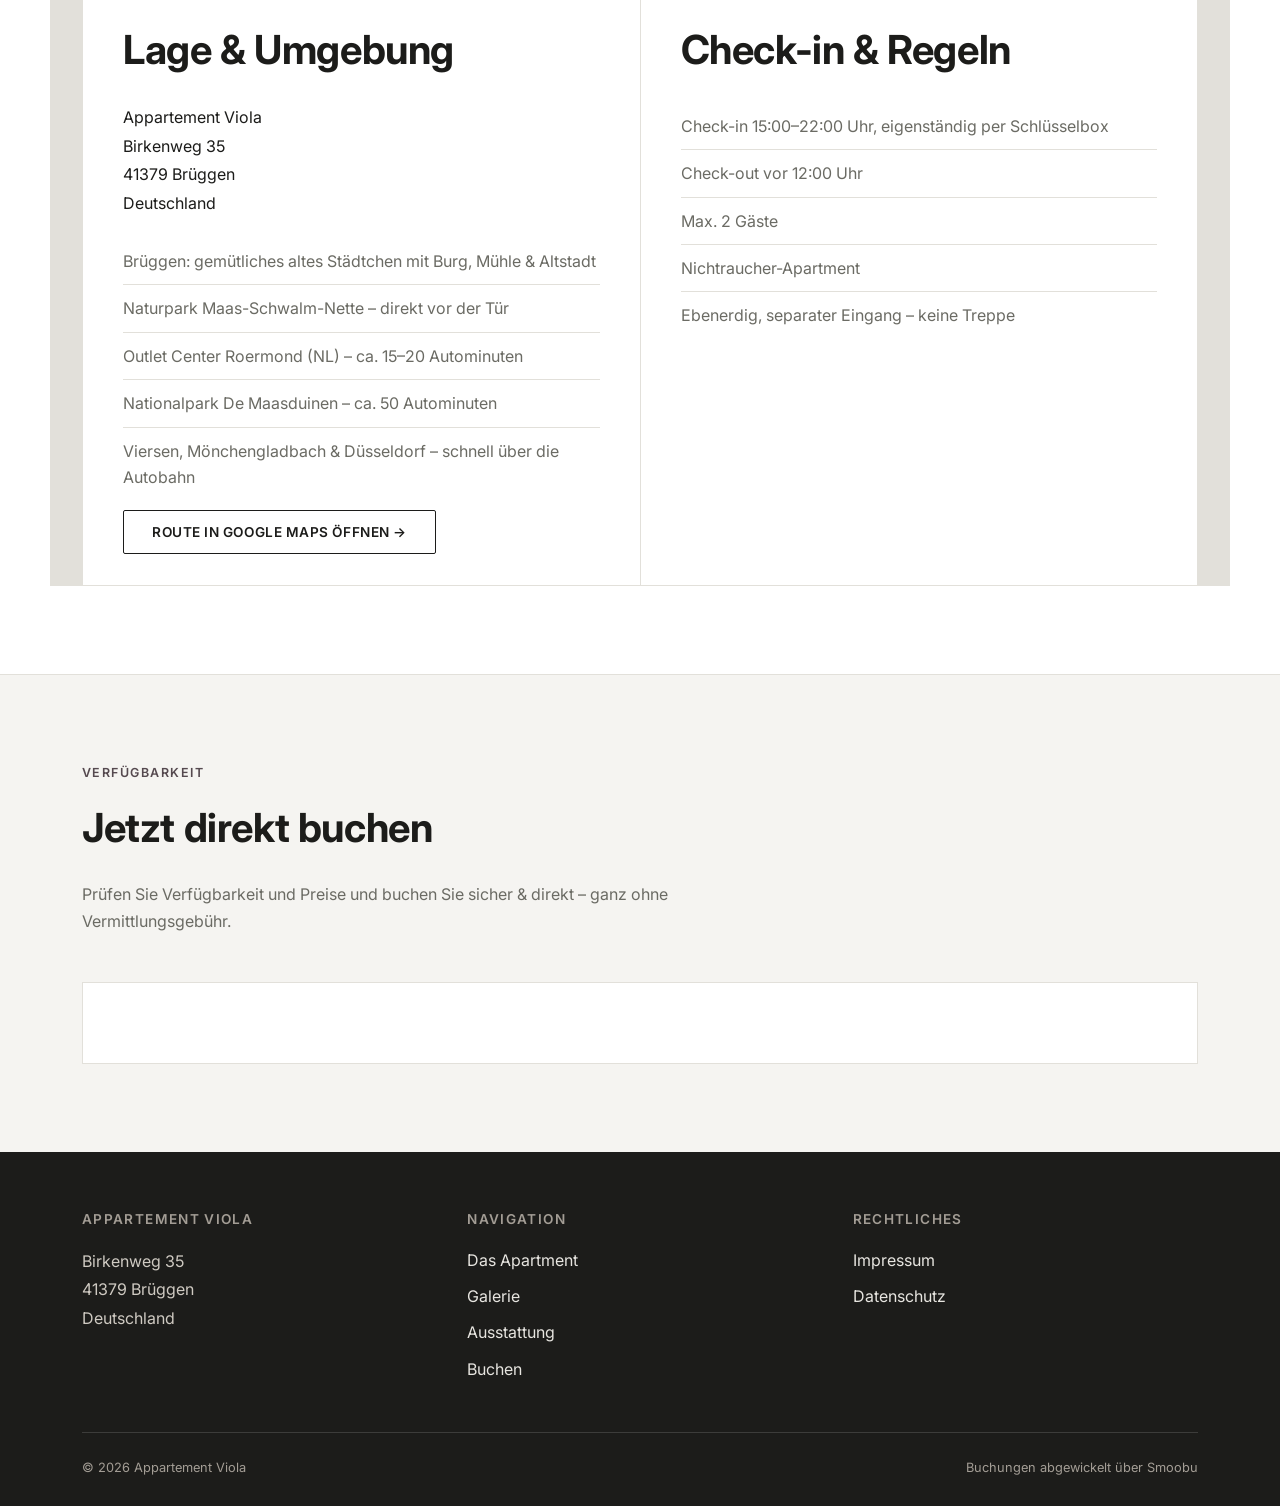
==== commit e1a708eb: "Revise amenities intro text in index.html Updated the introductory paragraph for amenities section." ====
--- a/index.html
+++ b/index.html
@@ -94,7 +94,7 @@
     <div class="container">
       <span class="eyebrow">Ausstattung</span>
       <h2>Alles, was Sie brauchen</h2>
-      <p class="section-intro">Direkt aus unserem Airbnb-Inserat übernommen – 40 Ausstattungsmerkmale im Detail auf Anfrage.</p>
+      <p class="section-intro">40 Ausstattungsmerkmale</p>
       <div class="amenities-grid">
         <div class="amenity">
           <svg class="icon" viewBox="0 0 24 24" fill="none" stroke="currentColor" stroke-width="1.6"><path d="M2 8.5a15 15 0 0 1 20 0M5.5 12a10 10 0 0 1 13 0M9 15.5a5 5 0 0 1 6 0"/><circle cx="12" cy="19" r="1" fill="currentColor" stroke="none"/></svg>
@@ -299,5 +299,6 @@
 </footer>
 
 <script src="js/script.js"></script>
+<!-- Cloudflare Web Analytics --><script type='module' src='https://static.cloudflareinsights.com/beacon.min.js' data-cf-beacon='{"token": "d21fdc169ae44397a2df59afc6e3804c"}'></script><!-- End Cloudflare Web Analytics -->
 </body>
 </html>
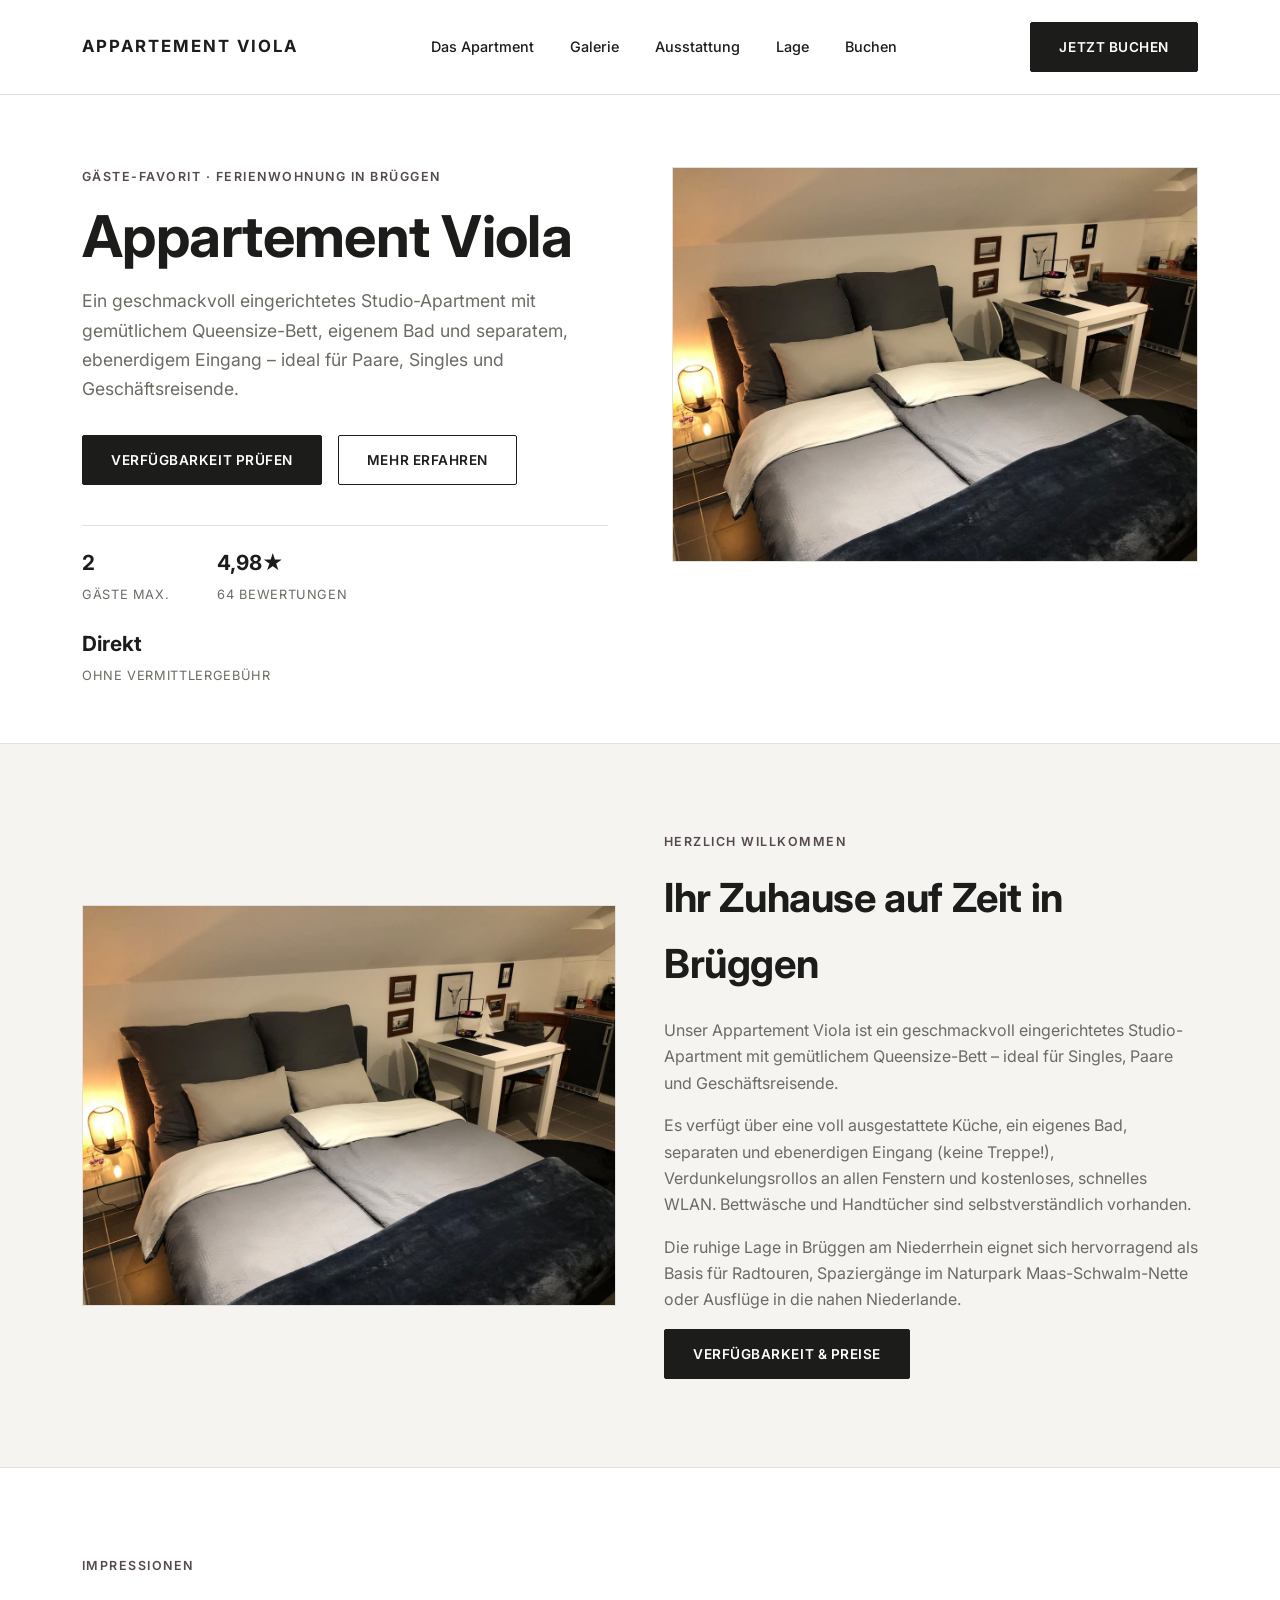
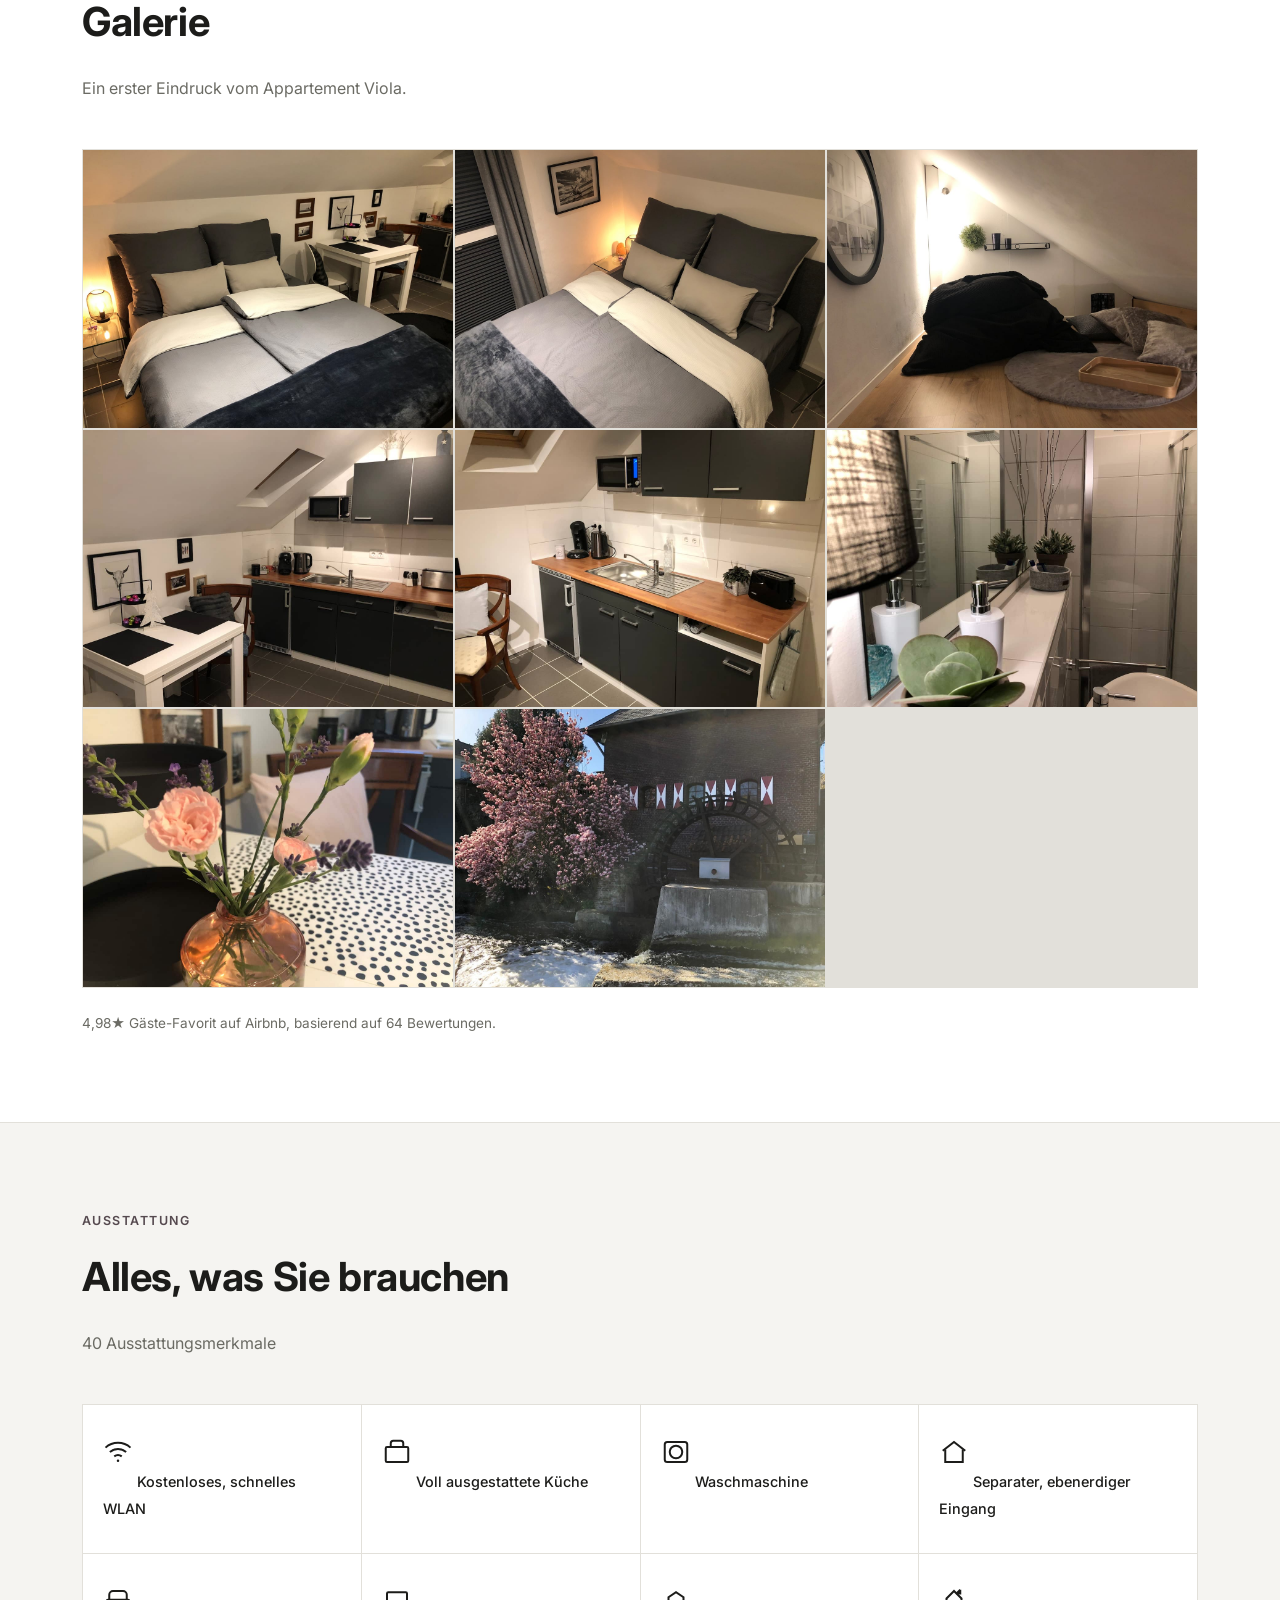
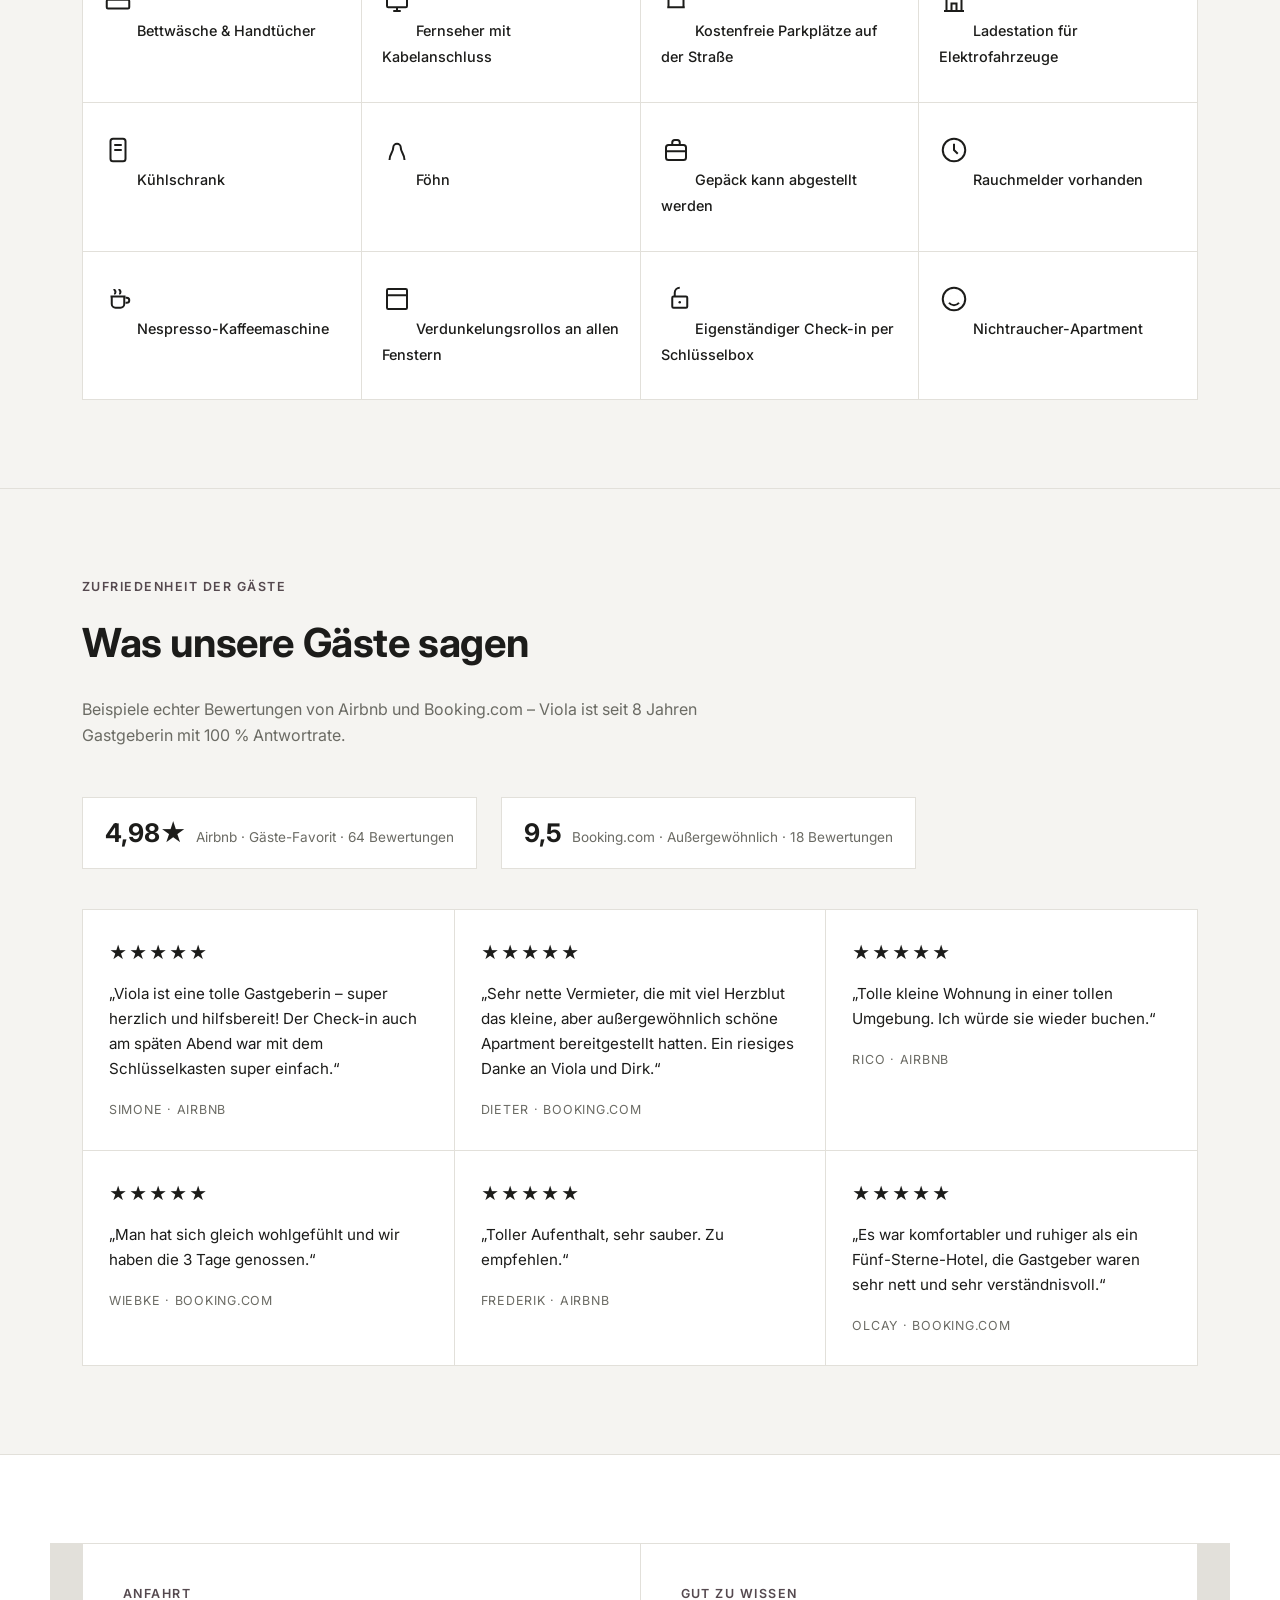
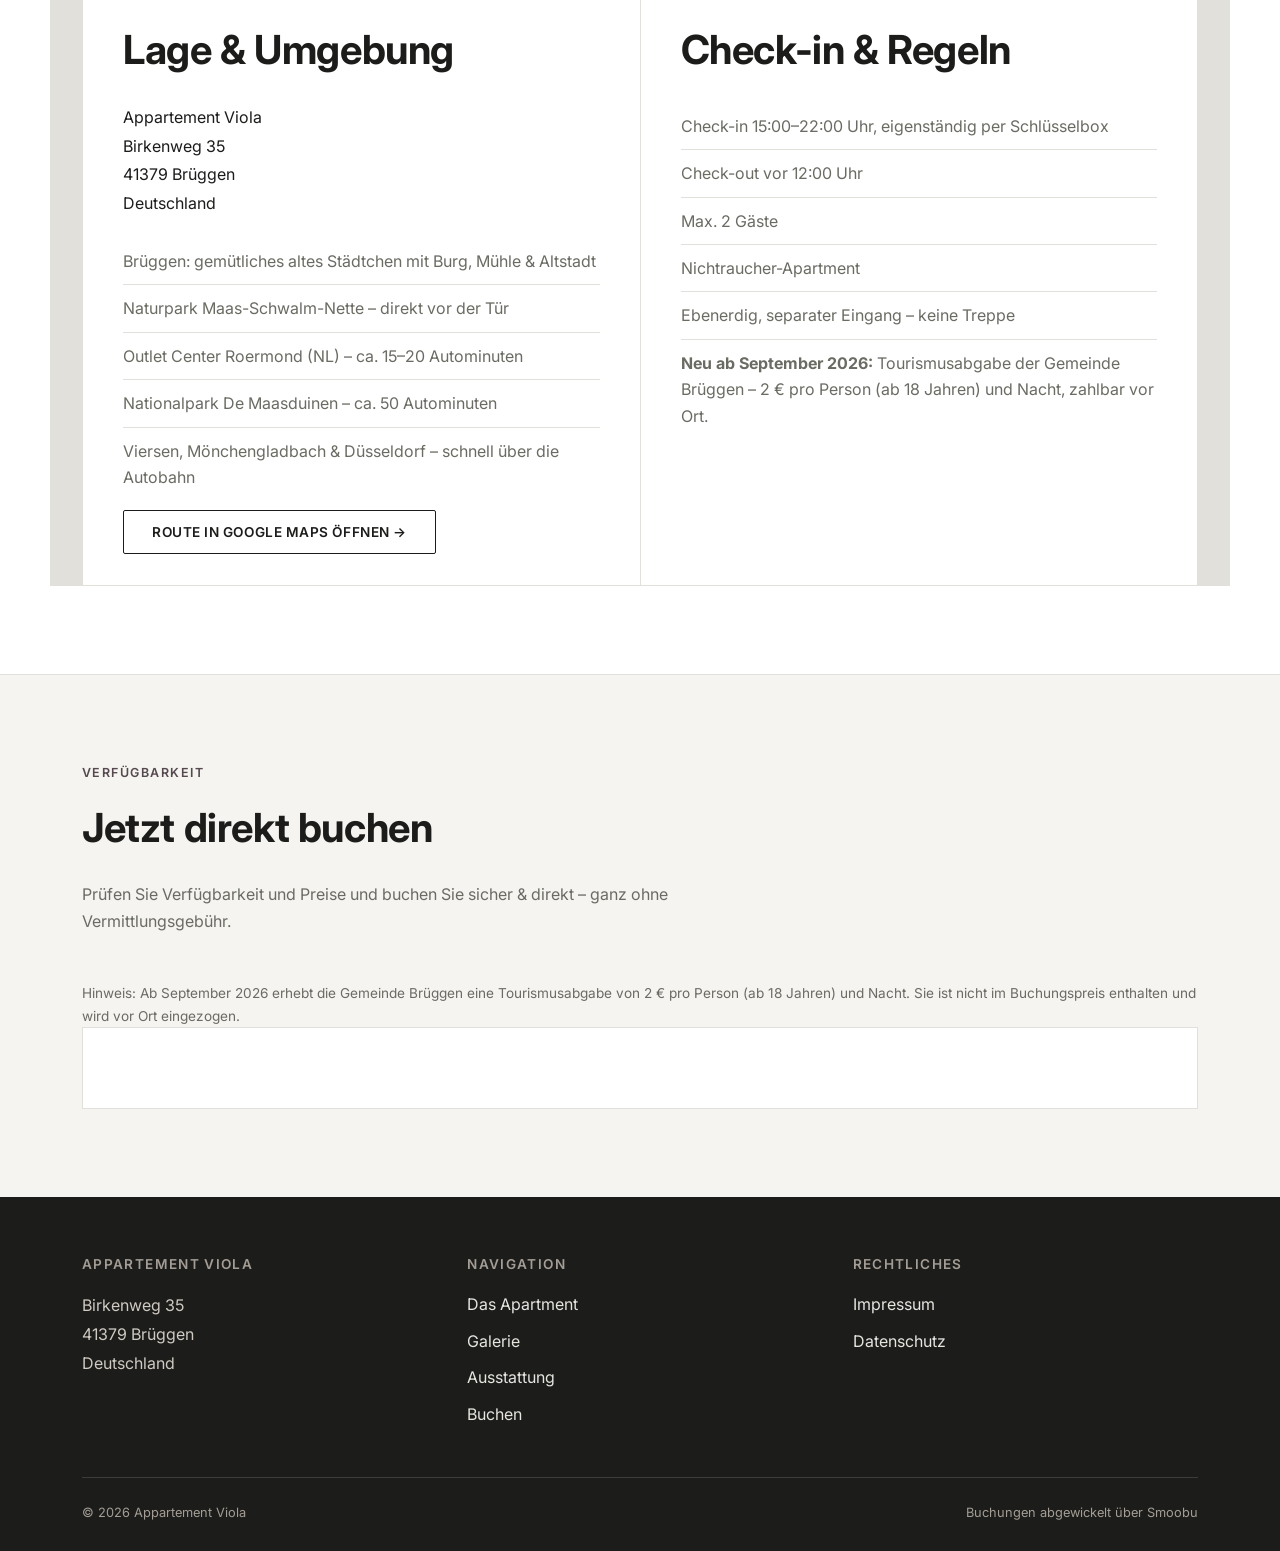
==== commit 845b011c: "Update index.html with tourism tax information Added note about tourism tax effective September 2026" ====
--- a/index.html
+++ b/index.html
@@ -241,6 +241,7 @@
           <li>Max. 2 Gäste</li>
           <li>Nichtraucher-Apartment</li>
           <li>Ebenerdig, separater Eingang – keine Treppe</li>
+          <li><strong>Neu ab September 2026:</strong> Tourismusabgabe der Gemeinde Brüggen – 2 € pro Person (ab 18 Jahren) und Nacht, zahlbar vor Ort.</li>
         </ul>
       </div>
     </div>
@@ -252,6 +253,7 @@
       <span class="eyebrow">Verfügbarkeit</span>
       <h2>Jetzt direkt buchen</h2>
       <p class="section-intro">Prüfen Sie Verfügbarkeit und Preise und buchen Sie sicher &amp; direkt – ganz ohne Vermittlungsgebühr.</p>
+      <p class="gallery-note">Hinweis: Ab September 2026 erhebt die Gemeinde Brüggen eine Tourismusabgabe von 2 € pro Person (ab 18 Jahren) und Nacht. Sie ist nicht im Buchungspreis enthalten und wird vor Ort eingezogen.</p>
       <div class="booking-wrap">
         <div id="apartmentIframeAll">
           <script type="text/javascript" src="https://login.smoobu.com/js/Settings/BookingToolIframe.js"></script>
